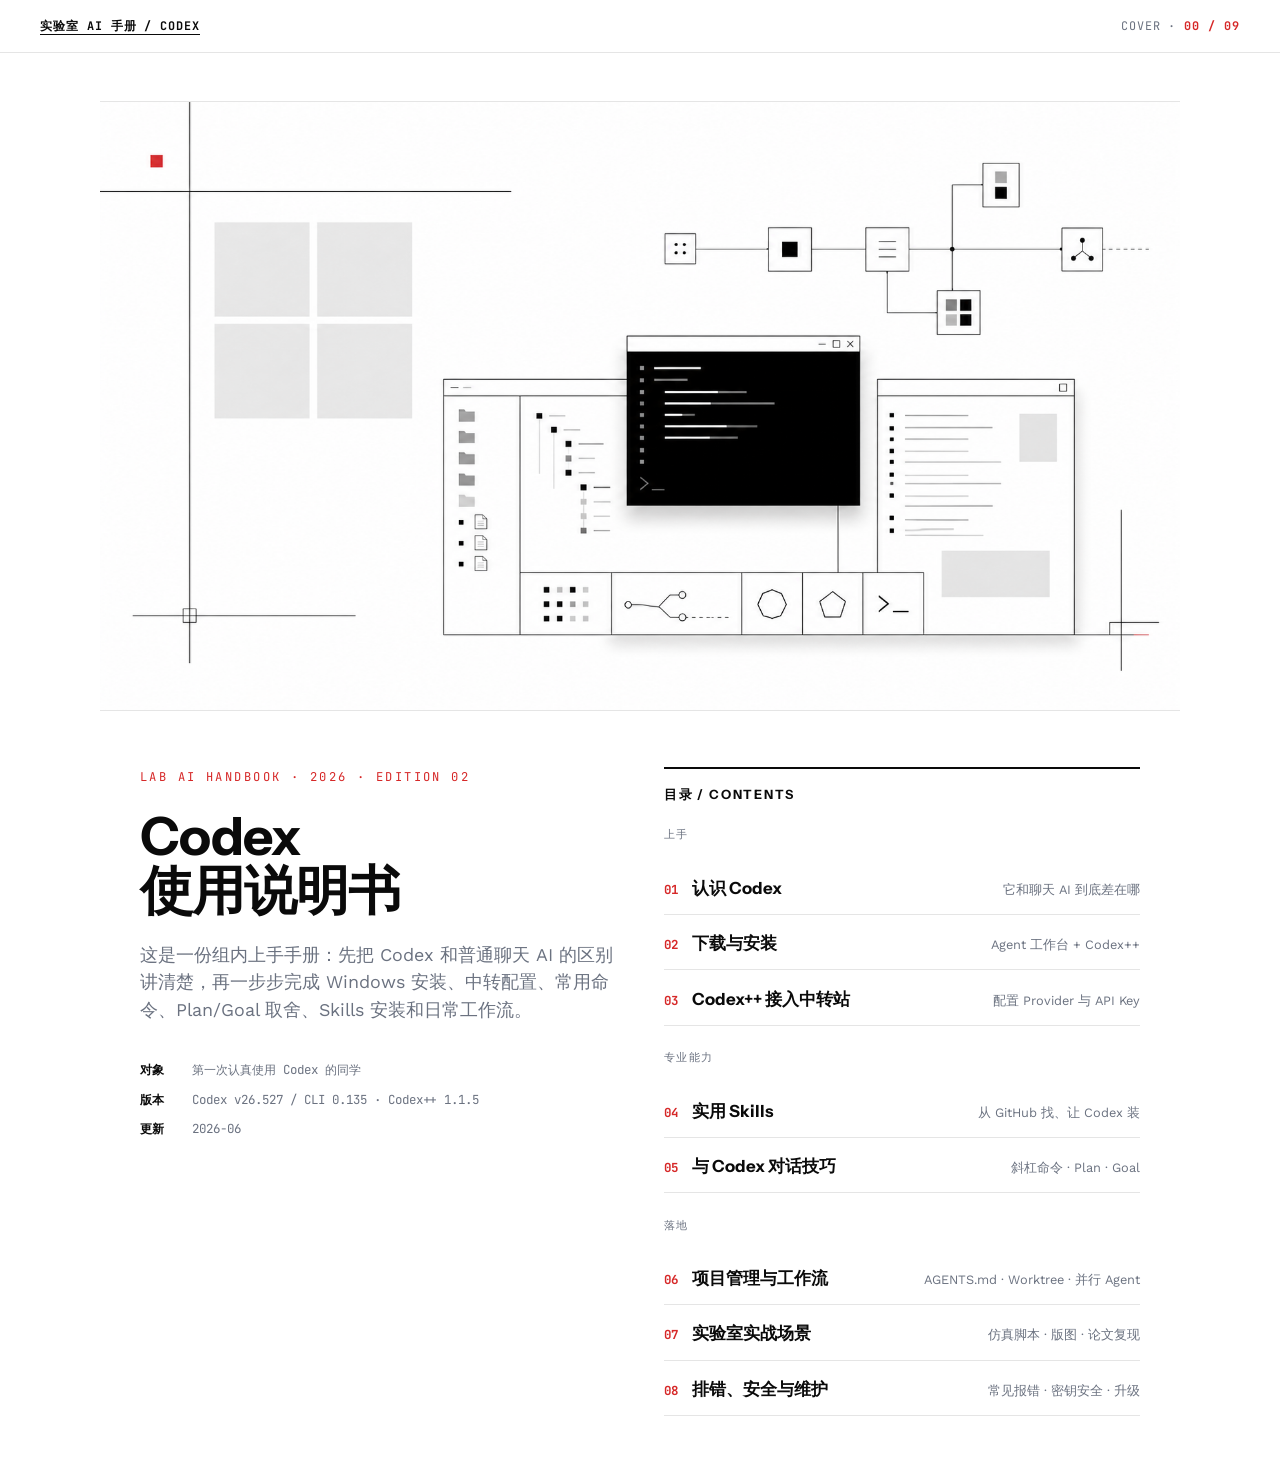
==== index.html @ 39ea9ee6 "Publish Codex lab manual" ====
<!-- Generated by Trae Work -->
<!DOCTYPE html>
<html lang="zh-CN">
<head>
<meta charset="UTF-8">
<meta name="viewport" content="width=device-width, initial-scale=1.0">
<title>实验室 AI 使用说明书 · Codex</title>
<link rel="stylesheet" href="./_shared/style.css">
<style>
  /* Cover-specific overrides */
  .cover { flex: 1; display: flex; flex-direction: column; max-width: 1080px; margin: 0 auto; width: 100%; padding: 0 2.5rem; }
  .cover-hero { margin: 3rem -2.5rem 0; }
  .cover-hero img { width: 100%; display: block; border-top: 1px solid var(--rule); border-bottom: 1px solid var(--rule); }
  .cover-body { display: grid; grid-template-columns: 1fr 1fr; column-gap: 3rem; padding: 3.5rem 0 4rem; }
  .cover-left { }
  .cover-eyebrow { font-family: 'JetBrainsMono', monospace; font-size: 0.76rem; letter-spacing: 0.2em; text-transform: uppercase; color: var(--accent); margin-bottom: 1.4rem; }
  .cover-left h1 { font-size: 3.3rem; line-height: 1.02; letter-spacing: -0.02em; margin-bottom: 1.4rem; }
  .cover-left .sub { font-size: 1.12rem; color: var(--muted); line-height: 1.55; max-width: 30rem; }
  .cover-meta { margin-top: 2.2rem; font-family: 'JetBrainsMono', monospace; font-size: 0.78rem; color: var(--muted); display: flex; flex-direction: column; gap: 0.5rem; }
  .cover-meta span b { color: var(--ink); font-weight: 700; }

  .toc h2 { border-top: 2px solid var(--ink); padding-top: 1.1rem; font-size: 0.8rem; text-transform: uppercase; letter-spacing: 0.14em; margin-top: 0; }
  .toc ol { list-style: none; margin: 1.2rem 0 0; }
  .toc li { margin-bottom: 0.2rem; }
  .toc a { display: flex; justify-content: space-between; align-items: baseline; padding: 0.7rem 0; border: none; border-bottom: 1px solid var(--rule); color: var(--ink); text-decoration: none; }
  .toc a:hover { background: var(--bg2); }
  .toc .t-num { font-family: 'JetBrainsMono', monospace; font-size: 0.78rem; color: var(--accent); font-weight: 700; margin-right: 0.9rem; }
  .toc .t-title { font-family: 'InstrumentSans', sans-serif; font-weight: 700; font-size: 1.05rem; flex: 1; }
  .toc .t-desc { font-size: 0.8rem; color: var(--muted); font-family: 'WorkSans', sans-serif; font-weight: 400; }
  .toc .t-row { display: flex; align-items: baseline; flex: 1; }
  .toc-section-label { font-family: 'JetBrainsMono', monospace; font-size: 0.66rem; letter-spacing: 0.14em; text-transform: uppercase; color: var(--muted); margin: 1.4rem 0 0.3rem; }

  @media (max-width: 860px) {
    .cover { padding: 0 1.3rem; }
    .cover-hero { margin: 2rem -1.3rem 0; }
    .cover-body { grid-template-columns: 1fr; gap: 2.5rem; padding: 2.5rem 0 3rem; }
    .cover-left h1 { font-size: 2.2rem; }
  }
</style>
</head>
<body>

<div class="topbar">
  <div class="tb-title"><a href="index.html">实验室 AI 手册 / Codex</a></div>
  <div class="tb-meta">Cover · <b>00 / 09</b></div>
</div>

<div class="cover">
  <div class="cover-hero">
    <img src="fig/banner.png" alt="封面插图：极简网格风格的 Codex agent 工作流界面构图">
  </div>

  <div class="cover-body">
    <div class="cover-left">
      <div class="cover-eyebrow">Lab AI Handbook · 2026 · Edition 02</div>
      <h1>Codex<br>使用说明书</h1>
      <p class="sub">这是一份组内上手手册：先把 Codex 和普通聊天 AI 的区别讲清楚，再一步步完成 Windows 安装、中转配置、常用命令、Plan/Goal 取舍、Skills 安装和日常工作流。</p>
      <div class="cover-meta">
        <span><b>对象</b> &nbsp;&nbsp; 第一次认真使用 Codex 的同学</span>
        <span><b>版本</b> &nbsp;&nbsp; Codex v26.527 / CLI 0.135 · Codex++ 1.1.5</span>
        <span><b>更新</b> &nbsp;&nbsp; 2026-06</span>
      </div>
    </div>

    <nav class="toc">
      <h2>目录 / Contents</h2>
      <div class="toc-section-label">上手</div>
      <ol>
        <li><a href="01-intro.html"><span class="t-row"><span class="t-num">01</span><span class="t-title">认识 Codex</span></span><span class="t-desc">它和聊天 AI 到底差在哪</span></a></li>
        <li><a href="02-install.html"><span class="t-row"><span class="t-num">02</span><span class="t-title">下载与安装</span></span><span class="t-desc">Agent 工作台 + Codex++</span></a></li>
        <li><a href="03-relay.html"><span class="t-row"><span class="t-num">03</span><span class="t-title">Codex++ 接入中转站</span></span><span class="t-desc">配置 Provider 与 API Key</span></a></li>
      </ol>
      <div class="toc-section-label">专业能力</div>
      <ol>
        <li><a href="04-skills.html"><span class="t-row"><span class="t-num">04</span><span class="t-title">实用 Skills</span></span><span class="t-desc">从 GitHub 找、让 Codex 装</span></a></li>
        <li><a href="05-dialogue.html"><span class="t-row"><span class="t-num">05</span><span class="t-title">与 Codex 对话技巧</span></span><span class="t-desc">斜杠命令 · Plan · Goal</span></a></li>
      </ol>
      <div class="toc-section-label">落地</div>
      <ol>
        <li><a href="06-project.html"><span class="t-row"><span class="t-num">06</span><span class="t-title">项目管理与工作流</span></span><span class="t-desc">AGENTS.md · Worktree · 并行 Agent</span></a></li>
        <li><a href="07-scenarios.html"><span class="t-row"><span class="t-num">07</span><span class="t-title">实验室实战场景</span></span><span class="t-desc">仿真脚本 · 版图 · 论文复现</span></a></li>
        <li><a href="08-troubleshoot.html"><span class="t-row"><span class="t-num">08</span><span class="t-title">排错、安全与维护</span></span><span class="t-desc">常见报错 · 密钥安全 · 升级</span></a></li>
      </ol>
    </nav>
  </div>
</div>

</body>
</html>
---- _shared/style.css ----
/* ============================================================
   实验室 AI 使用说明书 · Swiss / Minimalist Stylesheet
   Shared across all chapter pages
   ============================================================ */

@font-face { font-family: 'InstrumentSans'; src: url('./fonts/InstrumentSans-Regular.ttf') format('truetype'); font-weight: 400; font-display: swap; }
@font-face { font-family: 'InstrumentSans'; src: url('./fonts/InstrumentSans-Bold.ttf') format('truetype'); font-weight: 700; font-display: swap; }
@font-face { font-family: 'InstrumentSans'; src: url('./fonts/InstrumentSans-Italic.ttf') format('truetype'); font-style: italic; font-display: swap; }
@font-face { font-family: 'WorkSans'; src: url('./fonts/WorkSans-Regular.ttf') format('truetype'); font-weight: 400; font-display: swap; }
@font-face { font-family: 'WorkSans'; src: url('./fonts/WorkSans-Bold.ttf') format('truetype'); font-weight: 700; font-display: swap; }
@font-face { font-family: 'WorkSans'; src: url('./fonts/WorkSans-Italic.ttf') format('truetype'); font-style: italic; font-display: swap; }
@font-face { font-family: 'JetBrainsMono'; src: url('./fonts/JetBrainsMono-Regular.ttf') format('truetype'); font-weight: 400; font-display: swap; }
@font-face { font-family: 'JetBrainsMono'; src: url('./fonts/JetBrainsMono-Bold.ttf') format('truetype'); font-weight: 700; font-display: swap; }

:root {
  --bg: #ffffff;
  --ink: #0a0a0a;
  --muted: #6b7280;
  --rule: #e5e5e5;
  --accent: #d62828;       /* Swiss red */
  --accent-soft: #fcecec;
  --bg2: #f6f6f6;
  --code-bg: #0f1115;
  --code-ink: #e6e6e6;
}

* { box-sizing: border-box; margin: 0; padding: 0; }
html { scroll-behavior: smooth; }

body {
  font-family: 'WorkSans', -apple-system, BlinkMacSystemFont, sans-serif;
  background: var(--bg);
  color: var(--ink);
  font-size: 16px;
  line-height: 1.72;
  -webkit-font-smoothing: antialiased;
  display: flex;
  flex-direction: column;
  min-height: 100vh;
}

/* ---- Top bar (Swiss: thin rule, flush-left label, right meta) ---- */
.topbar {
  display: flex;
  justify-content: space-between;
  align-items: baseline;
  padding: 1rem 2.5rem;
  border-bottom: 1px solid var(--rule);
  font-family: 'JetBrainsMono', monospace;
  font-size: 0.74rem;
  letter-spacing: 0.08em;
  text-transform: uppercase;
}
.topbar .tb-title { color: var(--ink); font-weight: 700; }
.topbar .tb-title a { color: var(--ink); text-decoration: none; }
.topbar .tb-title a:hover { color: var(--accent); }
.topbar .tb-meta { color: var(--muted); }
.topbar .tb-meta b { color: var(--accent); font-weight: 700; }

/* ---- Page shell: asymmetric Swiss grid ---- */
.page {
  flex: 1;
  display: grid;
  grid-template-columns: 96px minmax(0, 1fr) 1fr;
  column-gap: 2rem;
  max-width: 1080px;
  margin: 0 auto;
  width: 100%;
  padding: 4rem 2.5rem 5rem;
  min-width: 0;
}

/* Left margin column: chapter number + label */
.margin-col {
  grid-column: 1;
  position: sticky;
  top: 2rem;
  align-self: start;
  font-family: 'JetBrainsMono', monospace;
}
.margin-col .ch-num {
  font-size: 2.6rem;
  font-weight: 700;
  color: var(--accent);
  line-height: 1;
}
.margin-col .ch-label {
  font-size: 0.7rem;
  letter-spacing: 0.14em;
  text-transform: uppercase;
  color: var(--muted);
  margin-top: 0.6rem;
  writing-mode: horizontal-tb;
}

/* Content column spans the two right columns */
.content {
  grid-column: 2 / 4;
  max-width: 680px;
  min-width: 0;
}

/* ---- Typography ---- */
h1 {
  font-family: 'InstrumentSans', sans-serif;
  font-weight: 700;
  font-size: 2.5rem;
  line-height: 1.08;
  letter-spacing: -0.015em;
  margin-bottom: 1.2rem;
}
h2 {
  font-family: 'InstrumentSans', sans-serif;
  font-weight: 700;
  font-size: 1.5rem;
  line-height: 1.25;
  letter-spacing: -0.01em;
  margin: 2.8rem 0 0.8rem;
  padding-top: 1.4rem;
  border-top: 1px solid var(--rule);
}
h3 {
  font-family: 'InstrumentSans', sans-serif;
  font-weight: 700;
  font-size: 1.08rem;
  margin: 1.8rem 0 0.5rem;
}
h4 {
  font-family: 'InstrumentSans', sans-serif;
  font-weight: 700;
  font-size: 0.92rem;
  text-transform: uppercase;
  letter-spacing: 0.06em;
  color: var(--accent);
  margin: 1.4rem 0 0.4rem;
}

p { margin-bottom: 1rem; }
strong { font-weight: 700; }
em { font-style: italic; color: var(--muted); }

a { color: var(--accent); text-decoration: none; border-bottom: 1px solid currentColor; }
a:hover { color: var(--ink); border-bottom-color: var(--ink); }

ul, ol { margin: 0.3rem 0 1.1rem 1.3rem; }
li { margin-bottom: 0.4rem; }

/* ---- Lead paragraph (Swiss: larger intro) ---- */
.lead {
  font-size: 1.16rem;
  line-height: 1.6;
  color: var(--ink);
  margin-bottom: 1.6rem;
  font-weight: 400;
}

/* ---- Inline code ---- */
code {
  font-family: 'JetBrainsMono', monospace;
  font-size: 0.84em;
  background: var(--bg2);
  color: var(--accent);
  padding: 0.1em 0.38em;
  font-weight: 600;
  overflow-wrap: anywhere;
}

/* ---- Code blocks ---- */
pre {
  background: var(--code-bg);
  color: var(--code-ink);
  font-family: 'JetBrainsMono', monospace;
  font-size: 0.82rem;
  line-height: 1.6;
  padding: 1.1rem 1.3rem;
  overflow-x: auto;
  overflow-y: hidden;
  max-width: 100%;
  margin: 1rem 0 1.3rem;
  position: relative;
}
pre code {
  display: block;
  min-width: max-content;
  background: none;
  color: inherit;
  padding: 0;
  font-size: inherit;
  font-weight: 400;
  overflow-wrap: normal;
  white-space: pre;
}
pre .c-tok { color: #6b7785; }
pre .k-tok { color: #8ec5ff; }
pre .s-tok { color: #7fe0c0; }
pre .n-tok { color: #ffd089; }
.code-label {
  position: absolute; top: 0.55rem; right: 0.9rem;
  font-size: 0.64rem; color: #6b7785; letter-spacing: 0.08em; text-transform: uppercase;
}

/* ---- Callouts (minimal: left rule only) ---- */
.callout {
  border-left: 3px solid var(--accent);
  padding: 0.2rem 0 0.2rem 1.1rem;
  margin: 1.4rem 0;
}
.callout.warn { border-color: #b45309; }
.callout.tip { border-color: #0f766e; }
.callout .cl-label {
  font-family: 'InstrumentSans', sans-serif;
  font-weight: 700;
  font-size: 0.74rem;
  text-transform: uppercase;
  letter-spacing: 0.1em;
  margin-bottom: 0.3rem;
  display: block;
  color: var(--accent);
}
.callout.warn .cl-label { color: #b45309; }
.callout.tip .cl-label { color: #0f766e; }
.callout p:last-child { margin-bottom: 0; }

/* ---- Tables ---- */
.table-wrap { overflow-x: auto; max-height: 600px; margin: 1rem 0 1.4rem; }
table { width: 100%; border-collapse: collapse; font-size: 0.9rem; }
thead { border-bottom: 2px solid var(--ink); }
th {
  text-align: left; padding: 0.6rem 0.8rem 0.5rem;
  font-family: 'InstrumentSans', sans-serif; font-weight: 700; font-size: 0.76rem;
  text-transform: uppercase; letter-spacing: 0.06em; color: var(--ink);
  vertical-align: bottom;
}
td { padding: 0.55rem 0.8rem; border-bottom: 1px solid var(--rule); vertical-align: top; }
tbody tr:last-child td { border-bottom: none; }
td code { font-size: 0.8em; }

/* ---- Cards (minimal grid) ---- */
.card-grid { display: grid; grid-template-columns: repeat(2, 1fr); gap: 0; margin: 1.4rem 0; border-top: 1px solid var(--rule); border-left: 1px solid var(--rule); }
.card { padding: 1.3rem 1.4rem; border-right: 1px solid var(--rule); border-bottom: 1px solid var(--rule); }
.card .card-tag { font-family: 'JetBrainsMono', monospace; font-size: 0.66rem; color: var(--accent); letter-spacing: 0.08em; text-transform: uppercase; margin-bottom: 0.4rem; }
.card h4 { margin-top: 0; color: var(--ink); text-transform: none; letter-spacing: 0; font-size: 1rem; }
.card p { font-size: 0.88rem; color: var(--muted); margin-bottom: 0; }
.card p:last-child { margin-bottom: 0; }

/* ---- Figures / screenshots ---- */
.manual-figure {
  margin: 1.45rem 0 1.8rem;
  max-width: 100%;
}
.manual-figure img {
  display: block;
  width: 100%;
  max-width: 100%;
  height: auto;
  border: 1px solid var(--rule);
  background: #111;
}
.manual-figure figcaption {
  margin-top: 0.55rem;
  font-family: 'JetBrainsMono', monospace;
  font-size: 0.72rem;
  line-height: 1.5;
  color: var(--muted);
}

/* ---- Numbered steps ---- */
.steps { list-style: none; margin-left: 0; counter-reset: step; }
.steps > li { position: relative; padding-left: 2.5rem; margin-bottom: 1rem; counter-increment: step; }
.steps > li::before {
  content: counter(step, decimal-leading-zero);
  position: absolute; left: 0; top: 0.1rem;
  font-family: 'JetBrainsMono', monospace; font-size: 0.82rem; font-weight: 700;
  color: var(--accent);
}
.steps > li > strong:first-child { display: block; margin-bottom: 0.15rem; }

/* ---- Footnote ---- */
.footnote { font-size: 0.82rem; color: var(--muted); border-top: 1px solid var(--rule); padding-top: 1rem; margin-top: 3rem; }

/* ---- Bottom nav (prev/next) ---- */
.pagenav {
  display: flex;
  justify-content: space-between;
  align-items: stretch;
  max-width: 1080px;
  margin: 0 auto;
  width: 100%;
  padding: 0 2.5rem 3rem;
  border-top: 1px solid var(--rule);
}
.pagenav a {
  display: flex; flex-direction: column;
  text-decoration: none; border: none;
  padding: 1.2rem 0; max-width: 45%;
}
.pagenav a:hover .pn-title { color: var(--accent); }
.pagenav .pn-dir { font-family: 'JetBrainsMono', monospace; font-size: 0.68rem; letter-spacing: 0.1em; text-transform: uppercase; color: var(--muted); }
.pagenav .pn-title { font-family: 'InstrumentSans', sans-serif; font-weight: 700; font-size: 1rem; color: var(--ink); margin-top: 0.2rem; transition: color 0.15s; }
.pagenav .next { text-align: right; margin-left: auto; align-items: flex-end; }

/* ---- Sources ---- */
.sources { font-size: 0.84rem; color: var(--muted); }
.sources h2 { border-top: 2px solid var(--ink); padding-top: 1.2rem; }
.sources ol { padding-left: 1.3rem; margin-top: 1rem; }
.sources li { margin-bottom: 0.55rem; overflow-wrap: break-word; word-break: break-all; }
.sources .src-title { color: var(--ink); word-break: normal; }
.sources .src-url { display: block; margin-top: 0.15rem; font-size: 0.8rem; color: var(--accent); word-break: break-all; border: none; }
sup a { color: var(--accent); text-decoration: none; border: none; font-size: 0.75em; font-weight: 600; }
sup a:hover { color: var(--ink); }

/* ---- Responsive ---- */
@media (max-width: 860px) {
  .topbar { padding: 0.9rem 1.3rem; }
  .page { grid-template-columns: 1fr; padding: 2.5rem 1.3rem 3rem; column-gap: 0; }
  .margin-col { grid-column: 1; position: static; display: flex; align-items: baseline; gap: 0.8rem; margin-bottom: 1.5rem; }
  .margin-col .ch-num { font-size: 1.8rem; }
  .content { grid-column: 1; max-width: 100%; }
  .pagenav { padding: 0 1.3rem 2.5rem; }
  h1 { font-size: 1.9rem; }
  .card-grid { grid-template-columns: 1fr; }
}
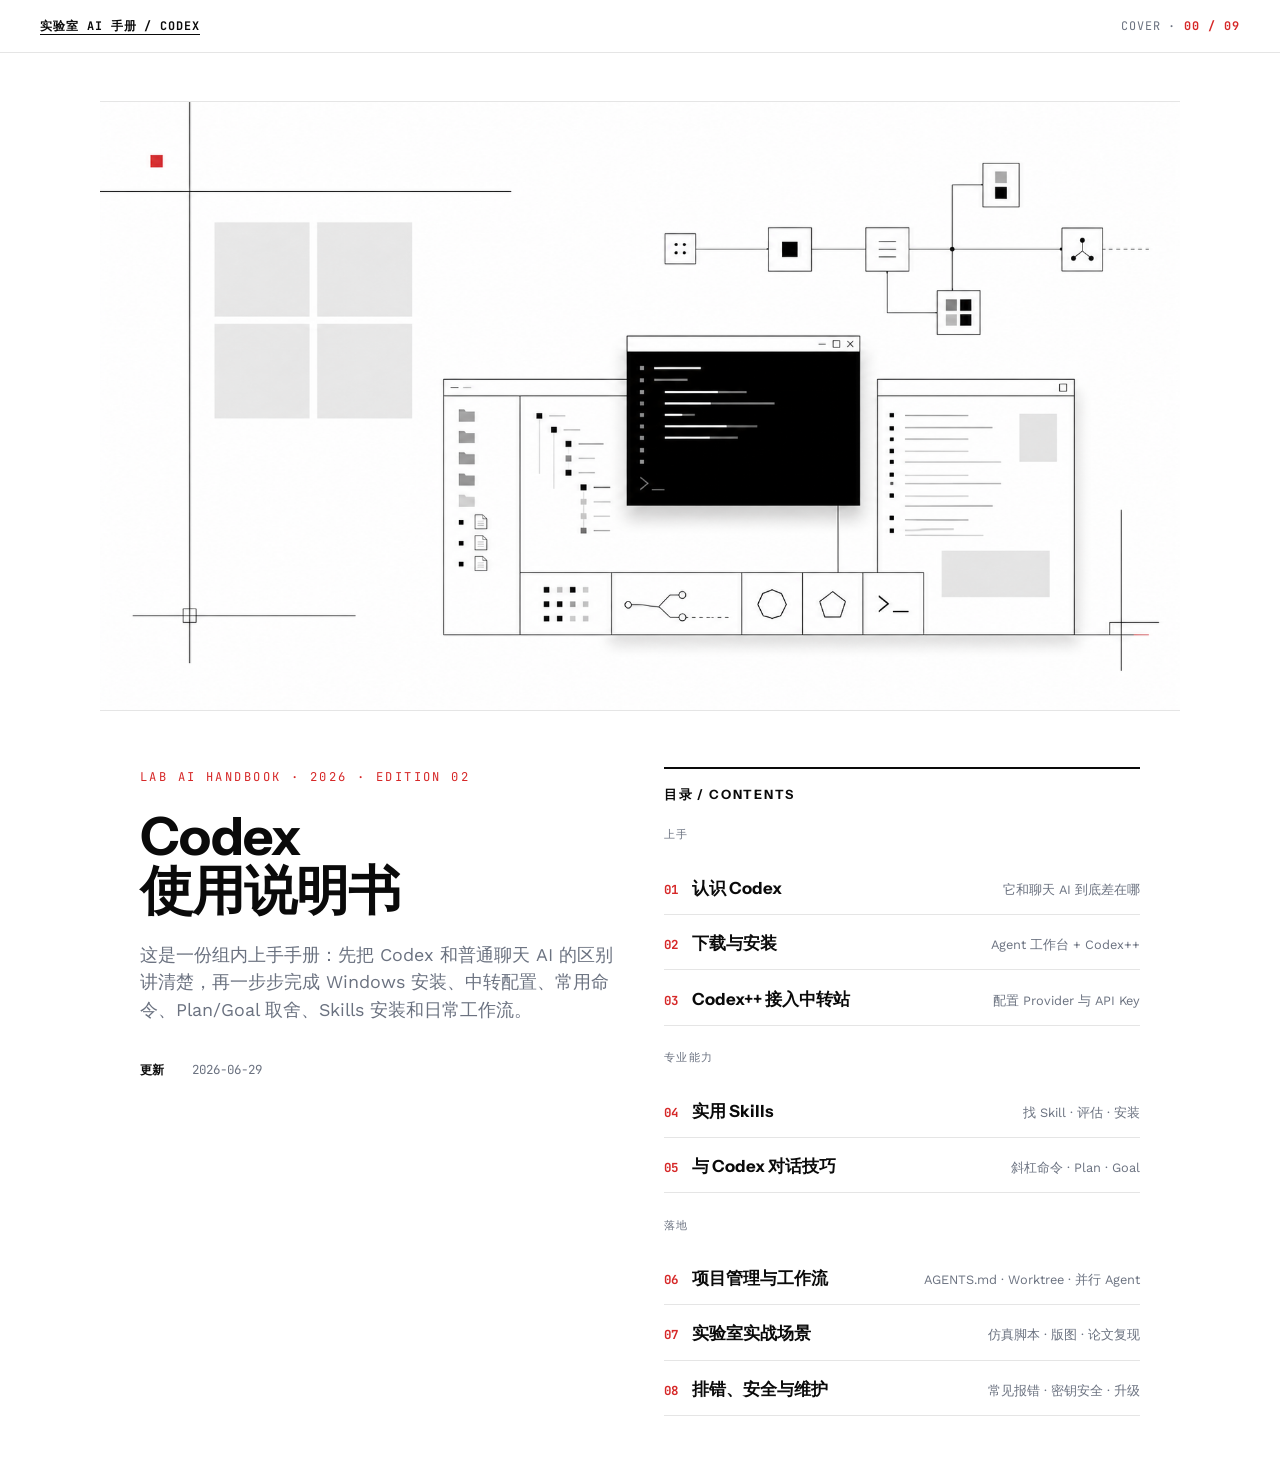
==== commit b7f42011: "Expand skill discovery guide" ====
--- a/index.html
+++ b/index.html
@@ -56,9 +56,7 @@
       <h1>Codex<br>使用说明书</h1>
       <p class="sub">这是一份组内上手手册：先把 Codex 和普通聊天 AI 的区别讲清楚，再一步步完成 Windows 安装、中转配置、常用命令、Plan/Goal 取舍、Skills 安装和日常工作流。</p>
       <div class="cover-meta">
-        <span><b>对象</b> &nbsp;&nbsp; 第一次认真使用 Codex 的同学</span>
-        <span><b>版本</b> &nbsp;&nbsp; Codex v26.527 / CLI 0.135 · Codex++ 1.1.5</span>
-        <span><b>更新</b> &nbsp;&nbsp; 2026-06</span>
+        <span><b>更新</b> &nbsp;&nbsp; 2026-06-29</span>
       </div>
     </div>
 
@@ -72,7 +70,7 @@
       </ol>
       <div class="toc-section-label">专业能力</div>
       <ol>
-        <li><a href="04-skills.html"><span class="t-row"><span class="t-num">04</span><span class="t-title">实用 Skills</span></span><span class="t-desc">从 GitHub 找、让 Codex 装</span></a></li>
+        <li><a href="04-skills.html"><span class="t-row"><span class="t-num">04</span><span class="t-title">实用 Skills</span></span><span class="t-desc">找 Skill · 评估 · 安装</span></a></li>
         <li><a href="05-dialogue.html"><span class="t-row"><span class="t-num">05</span><span class="t-title">与 Codex 对话技巧</span></span><span class="t-desc">斜杠命令 · Plan · Goal</span></a></li>
       </ol>
       <div class="toc-section-label">落地</div>
